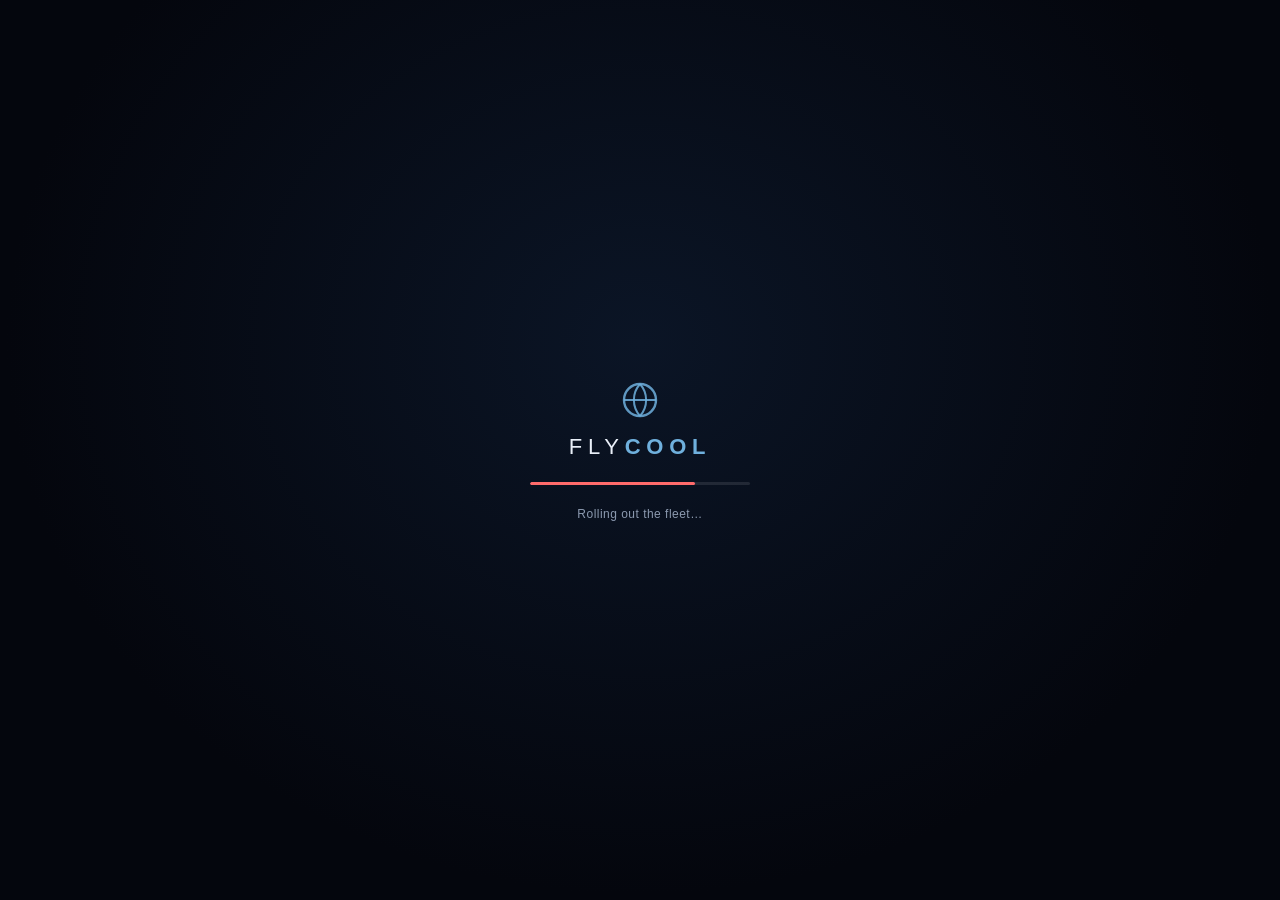
==== index.html @ 1ae94371 "Add FlyCool — interactive 3D flight globe Pure-frontend Three.js + GSAP globe for planning and flyin" ====
<!DOCTYPE html>
<html lang="en" data-theme="dark">
<head>
  <meta charset="UTF-8">
  <meta name="viewport" content="width=device-width, initial-scale=1.0">
  <title>FlyCool</title>
  <link rel="icon" href="data:image/svg+xml,%3Csvg xmlns='http://www.w3.org/2000/svg' viewBox='0 0 20 20'%3E%3Crect width='20' height='20' rx='4.5' fill='%230d1322'/%3E%3Ccircle cx='10' cy='10' r='6.6' fill='none' stroke='%236fb0dd' stroke-width='1.1'/%3E%3Cpath d='M3.4 10h13.2' stroke='%236fb0dd' stroke-width='0.9'/%3E%3Cpath d='M10 3.4a10 10 0 0 1 0 13.2M10 3.4a10 10 0 0 0 0 13.2' fill='none' stroke='%236fb0dd' stroke-width='0.9'/%3E%3C/svg%3E">
  <link rel="stylesheet" href="css/style.css">
</head>
<body>
  <canvas id="globe-canvas"></canvas>
  <div id="labels" aria-hidden="true"></div>

  <!-- collapsible left sidebar -->
  <nav class="hud sidebar" id="sidebar">
    <button class="side-brand" id="side-toggle" aria-label="Expand or collapse the menu" aria-expanded="false">
      <span class="side-mark">
        <svg viewBox="0 0 20 20"><circle cx="10" cy="10" r="8" fill="none" stroke="currentColor" stroke-width="1.4"/><path d="M2 10h16" stroke="currentColor" stroke-width="1.2"/><path d="M10 2a12 12 0 0 1 0 16M10 2a12 12 0 0 0 0 16" fill="none" stroke="currentColor" stroke-width="1.2"/></svg>
      </span>
      <span class="side-word">Fly<b>Cool</b></span>
    </button>
    <div class="side-nav" id="side-nav">
      <span class="side-eyebrow">Menu</span>
      <span class="side-indicator" id="side-indicator" aria-hidden="true"></span>
      <button class="side-item is-active" id="side-flights" aria-label="Flights">
        <span class="side-ic"><svg viewBox="0 0 16 16"><path d="M8 1.5c.5 0 .9.4.9.9v4.1l5.6 3.2v1.6L8.9 9.6v3l1.6 1.2v1.2L8 14.4 5.5 15v-1.2L7.1 12.6v-3L1.5 11.3V9.7l5.6-3.2V2.4c0-.5.4-.9.9-.9z" fill="currentColor"/></svg></span>
        <span class="side-label">Flights</span>
      </button>
      <button class="side-item" id="side-locate" aria-label="My location">
        <span class="side-ic"><svg viewBox="0 0 20 20"><circle cx="10" cy="10" r="4.6" fill="none" stroke="currentColor" stroke-width="1.6"/><circle cx="10" cy="10" r="1.4" fill="currentColor"/><path d="M10 1.5v3M10 15.5v3M1.5 10h3M15.5 10h3" stroke="currentColor" stroke-width="1.6" stroke-linecap="round"/></svg></span>
        <span class="side-label">My location</span>
      </button>
      <button class="side-item" id="side-reset" aria-label="Reset">
        <span class="side-ic"><svg viewBox="0 0 20 20"><path d="M4 8a6.5 6.5 0 1 1-.5 4.5M4 3.5V8h4.5" fill="none" stroke="currentColor" stroke-width="1.6" stroke-linecap="round" stroke-linejoin="round"/></svg></span>
        <span class="side-label">Reset</span>
      </button>
    </div>
  </nav>

  <!-- loading curtain -->
  <div id="loading">
    <div class="load-brand">
      <svg viewBox="0 0 20 20" width="40" height="40"><circle cx="10" cy="10" r="8" fill="none" stroke="#6fb0dd" stroke-width="1.2" opacity="0.85"/><path d="M2 10h16" stroke="#6fb0dd" stroke-width="1" opacity="0.85"/><path d="M10 2a12 12 0 0 1 0 16M10 2a12 12 0 0 0 0 16" fill="none" stroke="#6fb0dd" stroke-width="1" opacity="0.85"/></svg>
      <div class="load-name">Fly<span>Cool</span></div>
    </div>
    <div class="load-track"><div id="load-bar"></div></div>
    <div id="load-status">Warming up the engines…</div>
  </div>

  <!-- top left: search + planner -->
  <div class="hud hud-top-left">
    <div class="search-box glass">
      <svg class="icon" viewBox="0 0 20 20"><circle cx="9" cy="9" r="5.5" fill="none" stroke="currentColor" stroke-width="1.6"/><path d="m13.5 13.5 3.5 3.5" stroke="currentColor" stroke-width="1.6" stroke-linecap="round"/></svg>
      <input id="search-input" type="text" placeholder="Search cities, airports, landmarks…"
             autocomplete="off" spellcheck="false">
      <kbd>/</kbd>
    </div>
    <div id="search-results" class="glass" hidden></div>
    <div id="place-card" class="glass" hidden></div>

    <div class="planner glass" id="planner" hidden>
      <div class="planner-rows">
        <button class="slot" id="origin-slot" type="button"></button>
        <button class="swap" id="swap-btn" type="button" title="Swap origin and destination">
          <svg viewBox="0 0 16 16"><path d="M5 2.5 2 5.5l3 3M2 5.5h9M11 13.5l3-3-3-3M14 10.5H5" fill="none" stroke="currentColor" stroke-width="1.5" stroke-linecap="round" stroke-linejoin="round"/></svg>
        </button>
        <button class="slot" id="dest-slot" type="button"></button>
      </div>
      <div class="planner-field">
        <span class="field-label">Aircraft</span>
        <div class="ac-picker" id="ac-picker">
          <button class="ac-current" id="ac-current" type="button" aria-haspopup="listbox" aria-expanded="false"></button>
          <div class="ac-menu glass" id="ac-menu" role="listbox" hidden></div>
        </div>
      </div>
      <div class="planner-field">
        <label for="departure-input">Departure · origin local time</label>
        <input id="departure-input" type="datetime-local">
      </div>
      <button class="btn btn--primary" id="calc-btn" type="button" disabled>
        <svg class="icon" viewBox="0 0 16 16"><path d="M8 1.5c.5 0 .9.4.9.9v4.1l5.6 3.2v1.6L8.9 9.6v3l1.6 1.2v1.2L8 14.4 5.5 15v-1.2L7.1 12.6v-3L1.5 11.3V9.7l5.6-3.2V2.4c0-.5.4-.9.9-.9z" fill="currentColor"/></svg>
        Calculate flight
      </button>
    </div>
  </div>

  <!-- top right -->
  <div class="hud hud-top-right">
    <div class="clock" id="se-clock" title="Local time in Sweden">
      <svg class="icon" viewBox="0 0 16 16"><circle cx="8" cy="8" r="6.2" fill="none" stroke="currentColor" stroke-width="1.3"/><path d="M8 4.8V8l2.2 1.5" fill="none" stroke="currentColor" stroke-width="1.3" stroke-linecap="round" stroke-linejoin="round"/></svg>
      <span id="se-clock-time">--:--</span>
      <span class="clock-label">SWE</span>
    </div>
    <button class="ctl" id="theme-btn" title="Glass tone">
      <svg viewBox="0 0 20 20"><path class="sun" d="M10 5.5a4.5 4.5 0 1 0 0 9 4.5 4.5 0 0 0 0-9zM10 1v2M10 17v2M1 10h2M17 10h2M3.6 3.6l1.4 1.4M15 15l1.4 1.4M16.4 3.6 15 5M5 15l-1.4 1.4" fill="none" stroke="currentColor" stroke-width="1.5" stroke-linecap="round"/></svg>
    </button>
    <button class="ctl" id="reset-btn" title="Reset everything">
      <svg viewBox="0 0 20 20"><path d="M4 8a6.5 6.5 0 1 1-.5 4.5M4 3.5V8h4.5" fill="none" stroke="currentColor" stroke-width="1.6" stroke-linecap="round" stroke-linejoin="round"/></svg>
    </button>
    <button class="ctl" id="fs-btn" title="Fullscreen">
      <svg viewBox="0 0 20 20"><path d="M3 7V3h4M13 3h4v4M17 13v4h-4M7 17H3v-4" fill="none" stroke="currentColor" stroke-width="1.6" stroke-linecap="round" stroke-linejoin="round"/></svg>
    </button>
  </div>

  <!-- bottom right -->
  <div class="hud hud-bottom-right">
    <button class="ctl" id="zoom-in" title="Zoom in">
      <svg viewBox="0 0 20 20"><path d="M10 4.5v11M4.5 10h11" fill="none" stroke="currentColor" stroke-width="1.6" stroke-linecap="round"/></svg>
    </button>
    <button class="ctl" id="zoom-out" title="Zoom out">
      <svg viewBox="0 0 20 20"><path d="M4.5 10h11" fill="none" stroke="currentColor" stroke-width="1.6" stroke-linecap="round"/></svg>
    </button>
    <button class="ctl" id="home-btn" title="Fly to my location">
      <svg viewBox="0 0 20 20"><circle cx="10" cy="10" r="4.6" fill="none" stroke="currentColor" stroke-width="1.6"/><circle cx="10" cy="10" r="1.4" fill="currentColor"/><path d="M10 1.5v3M10 15.5v3M1.5 10h3M15.5 10h3" stroke="currentColor" stroke-width="1.6" stroke-linecap="round"/></svg>
    </button>
    <div class="ctl compass" id="compass" title="Point north up">
      <svg viewBox="0 0 44 44">
        <circle cx="22" cy="22" r="19" fill="none" stroke="currentColor" stroke-width="1" opacity="0.35"/>
        <g stroke="currentColor" opacity="0.45" stroke-linecap="round">
          <path d="M22 3v4M22 37v4M3 22h4M37 22h4"/>
        </g>
        <g id="compass-rose">
          <path d="M22 9.5l3.1 12.5L22 34.5l-3.1-12.5z" fill="currentColor" opacity="0.2"/>
          <path d="M22 9.5l3.1 12.5h-6.2z" fill="#ff6b6b"/>
          <circle cx="22" cy="22" r="1.6" fill="currentColor" opacity="0.7"/>
        </g>
      </svg>
    </div>
  </div>

  <!-- bottom left telemetry -->
  <div class="hud hud-bottom-left">
    <span id="coords">—</span>
    <span class="sep">·</span>
    <span id="fps">— fps</span>
  </div>

  <div id="tile-attrib" hidden>Imagery © Esri, Maxar, Earthstar Geographics</div>

  <!-- bottom center: flight dashboard -->
  <div id="info-panel" class="glass" hidden>
    <div id="info-body"></div>
  </div>

  <div id="context-card" class="glass" hidden></div>
  <div id="boarding" hidden></div>
  <div id="board-queue" hidden></div>
  <div id="sim-dash" class="glass" hidden></div>
  <div id="toast" class="glass" hidden></div>

  <script src="vendor/gsap/gsap.min.js"></script>
  <script type="module" src="js/main.js"></script>
</body>
</html>
---- css/style.css ----
/* ---------- design tokens ---------- */
:root {
  --bg: #04060d;
  --glass: rgba(13, 19, 34, 0.6);
  --glass-strong: rgba(11, 17, 30, 0.82);
  --stroke: rgba(255, 255, 255, 0.09);
  --ink: #e9eff8;
  --muted: #8c9ab0;
  --accent: #6fb0dd;
  --accent-ink: #0a141d;
  --origin: #86c7a2;
  --dest: #e0a081;
  --stop: #d6bd83;
  --danger: #d98d88;
  --radius: 16px;
  --shadow: 0 14px 44px rgba(0, 0, 0, 0.45);
  --font: -apple-system, BlinkMacSystemFont, 'Segoe UI', Roboto, 'Helvetica Neue', Arial, sans-serif;
  --mono: ui-monospace, 'SF Mono', SFMono-Regular, Menlo, Consolas, 'Liberation Mono', monospace;
  color-scheme: dark;
}
/* "light" is a lighter smoke glass - never white, always glass */
html[data-theme='light'] {
  --glass: rgba(82, 102, 134, 0.44);
  --glass-strong: rgba(74, 92, 122, 0.8);
  --stroke: rgba(255, 255, 255, 0.17);
  --ink: #f3f7fd;
  --muted: #bfcbde;
  --shadow: 0 14px 40px rgba(4, 10, 22, 0.35);
  color-scheme: dark;
}

* { margin: 0; padding: 0; box-sizing: border-box; }
html, body { height: 100%; overflow: hidden; }
body {
  background: var(--bg);
  color: var(--ink);
  font-family: var(--font);
  font-size: 14px;
  -webkit-font-smoothing: antialiased;
}
::selection { background: rgba(55, 198, 255, 0.35); }

#globe-canvas {
  position: fixed; inset: 0; width: 100%; height: 100%;
  display: block; cursor: grab; touch-action: none;
}
#globe-canvas.grabbing { cursor: grabbing; }

#labels { position: fixed; inset: 0; pointer-events: none; z-index: 3; }

button { font-family: inherit; color: inherit; background: none; border: none; cursor: pointer; }
button:focus-visible, input:focus-visible, select:focus-visible {
  outline: 2px solid var(--accent); outline-offset: 2px;
}

/* ---------- glass ---------- */
.glass {
  background: var(--glass);
  -webkit-backdrop-filter: blur(18px) saturate(1.5);
  backdrop-filter: blur(18px) saturate(1.5);
  border: 1px solid var(--stroke);
  border-radius: var(--radius);
  box-shadow: var(--shadow);
}

/* ---------- loading curtain ---------- */
#loading {
  position: fixed; inset: 0; z-index: 100;
  display: flex; flex-direction: column; align-items: center; justify-content: center; gap: 22px;
  background: radial-gradient(ellipse at 50% 38%, #0b1526 0%, #04060d 70%);
}
.load-brand { display: flex; flex-direction: column; align-items: center; gap: 14px; }
.load-name { font-size: 22px; font-weight: 300; letter-spacing: 0.26em; text-transform: uppercase; }
.load-name span { font-weight: 700; color: var(--accent); }
.load-track { width: 220px; height: 3px; border-radius: 3px; background: rgba(255, 255, 255, 0.1); overflow: hidden; }
#load-bar {
  width: 0; height: 100%; border-radius: 3px;
  background: linear-gradient(90deg, #1d7fb8, var(--accent));
  transition: width 0.35s ease;
}
#load-status { font-size: 12px; color: var(--muted); letter-spacing: 0.04em; }

/* ---------- HUD islands ---------- */
.hud { position: fixed; z-index: 5; opacity: 0; transform: translateY(12px); }
.hud--ready { opacity: 1; transform: none; }
.hud-top-left {
  top: 20px; left: 96px; width: min(324px, calc(100vw - 116px));
  display: flex; flex-direction: column; gap: 10px;
  transition: left 0.28s cubic-bezier(0.4, 0, 0.2, 1);
}
body.sidebar-open .hud-top-left { left: 258px; width: min(324px, calc(100vw - 278px)); }
.hud-top-right { top: 20px; right: 20px; display: flex; gap: 8px; }
.hud-bottom-right {
  bottom: 20px; right: 20px;
  display: flex; flex-direction: column; align-items: center; gap: 8px;
}
.hud-bottom-left {
  bottom: 16px; left: 20px;
  font-family: var(--mono); font-size: 11px; color: var(--muted);
  text-shadow: 0 1px 4px rgba(0, 0, 0, 0.6);
}
.hud-bottom-left .sep { margin: 0 6px; opacity: 0.5; }

/* ---------- search ---------- */
.search-box { display: flex; align-items: center; gap: 10px; padding: 11px 14px; }
.search-box .icon { width: 17px; height: 17px; color: var(--muted); flex: none; }
.search-box input {
  flex: 1; min-width: 0; background: none; border: none; color: var(--ink);
  font: inherit; font-size: 13.5px;
}
.search-box input::placeholder { color: var(--muted); }
.search-box kbd {
  font-family: var(--mono); font-size: 10px; color: var(--muted);
  border: 1px solid var(--stroke); border-radius: 5px; padding: 2px 6px;
}
#search-results { overflow: hidden auto; max-height: 330px; padding: 6px; }
.search-heading {
  font-size: 10px; text-transform: uppercase; letter-spacing: 0.1em;
  color: var(--muted); padding: 6px 10px 4px;
}
.search-row {
  display: flex; align-items: center; gap: 11px; width: 100%;
  padding: 8px 10px; border-radius: 10px; text-align: left;
  transition: background 0.15s ease;
}
.search-row:hover, .search-row.is-active { background: rgba(120, 170, 255, 0.12); }
.search-icon { width: 16px; height: 16px; flex: none; color: var(--muted); }
.search-icon svg { width: 100%; height: 100%; display: block; }
.search-icon--airport { color: var(--accent); }
.search-icon--landmark { color: var(--stop); }
.search-icon--city { color: #9db8e8; }
.search-text { display: flex; flex-direction: column; min-width: 0; }
.search-name { font-size: 13.5px; font-weight: 550; white-space: nowrap; overflow: hidden; text-overflow: ellipsis; }
.search-sub { font-size: 11.5px; color: var(--muted); white-space: nowrap; overflow: hidden; text-overflow: ellipsis; }

/* ---------- planner ---------- */
.planner { padding: 14px; display: flex; flex-direction: column; gap: 12px; }
.planner[hidden] { display: none; }
.planner-rows {
  display: grid; grid-template-columns: 1fr auto; grid-template-rows: 1fr 1fr;
  gap: 8px; align-items: stretch;
}
.slot {
  display: flex; align-items: center; gap: 10px; text-align: left;
  padding: 9px 12px; border-radius: 12px;
  background: rgba(255, 255, 255, 0.045); border: 1px solid var(--stroke);
  transition: border-color 0.2s ease, background 0.2s ease, box-shadow 0.2s ease;
  min-height: 46px;
}
.slot:hover { background: rgba(255, 255, 255, 0.08); }
.slot.is-pending { border-color: var(--accent); box-shadow: 0 0 0 3px rgba(55, 198, 255, 0.18); }
.slot-dot { width: 9px; height: 9px; border-radius: 50%; flex: none; }
.slot-dot--origin { background: var(--origin); box-shadow: 0 0 8px var(--origin); }
.slot-dot--dest { background: var(--dest); box-shadow: 0 0 8px var(--dest); }
.slot-text { display: flex; flex-direction: column; min-width: 0; flex: 1; }
.slot-text--empty { color: var(--muted); font-size: 13px; }
.slot-name { font-size: 13.5px; font-weight: 600; white-space: nowrap; overflow: hidden; text-overflow: ellipsis; }
.slot-sub { font-size: 11px; color: var(--muted); }
.slot-hint { font-size: 10px; color: var(--muted); opacity: 0.7; flex: none; }
.slot-clear {
  flex: none; width: 20px; height: 20px; border-radius: 50%;
  display: grid; place-items: center; color: var(--muted);
  font-size: 14px; line-height: 1; transition: all 0.15s ease;
}
.slot-clear:hover { background: rgba(255, 255, 255, 0.14); color: var(--ink); }
.swap {
  grid-column: 2; grid-row: 1 / 3; align-self: center;
  width: 34px; height: 34px; border-radius: 10px;
  display: grid; place-items: center;
  background: rgba(255, 255, 255, 0.05); border: 1px solid var(--stroke);
  color: var(--muted); transition: all 0.2s ease;
}
.swap:hover { color: var(--accent); transform: rotate(180deg); background: rgba(255, 255, 255, 0.09); }
.swap svg { width: 15px; height: 15px; }

.planner-field { display: flex; flex-direction: column; gap: 5px; }
.planner-field label, .planner-field .field-label {
  font-size: 10px; text-transform: uppercase; letter-spacing: 0.1em; color: var(--muted);
}
.planner-field input {
  font: inherit; font-size: 13px; color: var(--ink);
  background: rgba(255, 255, 255, 0.045);
  border: 1px solid var(--stroke); border-radius: 10px;
  padding: 8px 10px; width: 100%;
}

/* ---------- aircraft picker ---------- */
.ac-picker { position: relative; }
.ac-current {
  display: flex; align-items: center; gap: 10px; width: 100%;
  padding: 8px 10px; border-radius: 12px; text-align: left;
  background: rgba(255, 255, 255, 0.045); border: 1px solid var(--stroke);
  transition: border-color 0.2s ease, background 0.2s ease;
}
.ac-current:hover { background: rgba(255, 255, 255, 0.08); border-color: rgba(55, 198, 255, 0.4); }
.ac-current[aria-expanded='true'] { border-color: var(--accent); box-shadow: 0 0 0 3px rgba(55, 198, 255, 0.16); }
.ac-art { display: grid; place-items: center; flex: none; }
.ac-art svg { width: 46px; height: 46px; display: block; }
.ac-art--sm svg { width: 30px; height: 30px; transform: rotate(90deg); }
.ac-cur-text { display: flex; flex-direction: column; min-width: 0; flex: 1; }
.ac-name { font-size: 13.5px; font-weight: 640; white-space: nowrap; overflow: hidden; text-overflow: ellipsis; }
.ac-maker { font-size: 11px; color: var(--muted); white-space: nowrap; overflow: hidden; text-overflow: ellipsis; }
.ac-chevron { width: 12px; height: 12px; color: var(--muted); flex: none; transition: transform 0.2s ease; }
.ac-current[aria-expanded='true'] .ac-chevron { transform: rotate(180deg); }

.ac-menu {
  position: absolute; top: calc(100% + 8px); left: 0; right: 0; z-index: 40;
  padding: 6px; background: var(--glass-strong); border-radius: 14px;
  -webkit-backdrop-filter: blur(24px) saturate(1.4);
  backdrop-filter: blur(24px) saturate(1.4);
}
.ac-row {
  display: grid; grid-template-columns: 54px 1fr; gap: 10px; align-items: center;
  width: 100%; padding: 9px 10px; border-radius: 11px; text-align: left;
  border: 1px solid transparent;
  transition: background 0.15s ease, border-color 0.15s ease, transform 0.15s ease;
}
.ac-row:hover { background: rgba(255, 255, 255, 0.07); transform: translateX(2px); }
.ac-row.is-selected { border-color: var(--accent); background: rgba(55, 198, 255, 0.09); }
.ac-info { display: flex; flex-direction: column; gap: 1px; min-width: 0; }
.ac-stats { display: flex; flex-direction: column; gap: 3px; margin-top: 6px; }
.ac-stat { display: grid; grid-template-columns: 34px 1fr 62px; gap: 7px; align-items: center; }
.ac-stat-label {
  font-size: 8.5px; text-transform: uppercase; letter-spacing: 0.07em; color: var(--muted);
}
.ac-track { height: 3px; border-radius: 3px; background: rgba(255, 255, 255, 0.1); overflow: hidden; }
.ac-fill { display: block; height: 100%; border-radius: 3px; opacity: 0.85; }
.ac-stat-val {
  font-size: 10px; color: var(--muted); text-align: right;
  font-variant-numeric: tabular-nums; white-space: nowrap;
}

/* ---------- buttons ---------- */
.btn {
  display: inline-flex; align-items: center; justify-content: center; gap: 8px;
  font-size: 13px; font-weight: 600; border-radius: 11px; padding: 9px 14px;
  border: 1px solid transparent;
  transition: transform 0.18s ease, box-shadow 0.18s ease, background 0.18s ease;
}
.btn:hover { transform: translateY(-1px); }
.btn:active { transform: scale(0.97); }
.btn .icon { width: 14px; height: 14px; }
.btn--primary {
  background: linear-gradient(180deg, #7fb6dd, #4f93c4); color: #0a141d;
  box-shadow: 0 3px 14px rgba(111, 176, 221, 0.26);
}
.btn--primary:hover { box-shadow: 0 5px 20px rgba(111, 176, 221, 0.4); }
.btn--primary:disabled {
  background: rgba(255, 255, 255, 0.07); color: var(--muted);
  box-shadow: none; cursor: not-allowed; transform: none;
}
.btn--origin { background: rgba(61, 220, 151, 0.14); color: var(--origin); border-color: rgba(61, 220, 151, 0.35); }
.btn--origin:hover { background: rgba(61, 220, 151, 0.26); box-shadow: 0 4px 16px rgba(61, 220, 151, 0.25); }
.btn--dest { background: rgba(255, 138, 92, 0.14); color: var(--dest); border-color: rgba(255, 138, 92, 0.35); }
.btn--dest:hover { background: rgba(255, 138, 92, 0.26); box-shadow: 0 4px 16px rgba(255, 138, 92, 0.25); }
.btn--ghost { background: rgba(255, 255, 255, 0.07); color: var(--ink); border-color: var(--stroke); }
.btn--ghost:hover { background: rgba(255, 255, 255, 0.13); }

/* ---------- cards ---------- */
#place-card, #context-card { padding: 14px; position: relative; }
#context-card { position: fixed; z-index: 8; min-width: 210px; }
.card-title { font-size: 15px; font-weight: 650; padding-right: 24px; }
.card-title--sm { font-size: 13.5px; }
.card-sub { font-size: 12px; color: var(--muted); margin-top: 1px; }
.card-meta { font-family: var(--mono); font-size: 11px; color: var(--muted); margin-top: 7px; }
.card-actions { display: flex; flex-wrap: wrap; gap: 7px; margin-top: 12px; }
.card-actions .btn { flex: 1; padding: 8px 10px; font-size: 12px; white-space: nowrap; }
.card-close {
  position: absolute; top: 10px; right: 10px;
  width: 24px; height: 24px; border-radius: 50%;
  display: grid; place-items: center;
  color: var(--muted); font-size: 15px; line-height: 1;
  transition: all 0.15s ease;
}
.card-close:hover { background: rgba(255, 255, 255, 0.12); color: var(--ink); }

/* ---------- controls ---------- */
.ctl {
  width: 40px; height: 40px; border-radius: 12px;
  display: grid; place-items: center;
  background: var(--glass);
  -webkit-backdrop-filter: blur(18px) saturate(1.5);
  backdrop-filter: blur(18px) saturate(1.5);
  border: 1px solid var(--stroke);
  box-shadow: var(--shadow);
  color: var(--ink); font-size: 17px;
  transition: transform 0.18s ease, background 0.18s ease, box-shadow 0.18s ease;
}
.ctl:hover { transform: translateY(-2px); background: var(--glass-strong); box-shadow: 0 8px 22px rgba(0, 0, 0, 0.45); }
.ctl:active { transform: scale(0.94); }
.ctl svg { width: 18px; height: 18px; }
.ctl.is-on { color: var(--accent); }
.compass { width: 52px; height: 52px; border-radius: 50%; }
.compass svg { width: 44px; height: 44px; }

/* ---------- Swedish clock ---------- */
.clock {
  display: flex; align-items: center; gap: 7px;
  height: 40px; padding: 0 13px; border-radius: 12px;
  background: var(--glass);
  -webkit-backdrop-filter: blur(18px) saturate(1.5);
  backdrop-filter: blur(18px) saturate(1.5);
  border: 1px solid var(--stroke);
  box-shadow: var(--shadow);
}
.clock .icon { width: 14px; height: 14px; color: var(--muted); }
#se-clock-time { font-size: 13px; font-weight: 640; font-variant-numeric: tabular-nums; }
.clock-label {
  font-size: 9px; text-transform: uppercase; letter-spacing: 0.1em; color: var(--muted);
}

/* ---------- collapsible sidebar (clean docked-rail inspiration) ---------- */
.sidebar {
  top: 20px; left: 20px;
  width: 64px; padding: 10px;
  display: flex; flex-direction: column; gap: 6px;
  border-radius: 18px;
  background: var(--glass);
  -webkit-backdrop-filter: blur(18px) saturate(1.5);
  backdrop-filter: blur(18px) saturate(1.5);
  border: 1px solid var(--stroke);
  box-shadow: var(--shadow);
  transition: width 0.28s cubic-bezier(0.4, 0, 0.2, 1);
}
.sidebar.is-open { width: 226px; }

.side-brand {
  display: flex; align-items: center; gap: 12px;
  width: 100%; padding: 6px; border-radius: 12px;
  color: var(--ink); text-align: left;
  transition: background 0.15s ease;
}
.side-brand:hover { background: rgba(255, 255, 255, 0.08); }
.side-mark {
  display: grid; place-items: center; flex: none;
  width: 32px; height: 32px; border-radius: 10px;
  color: var(--accent);
  background: rgba(111, 176, 221, 0.14);
  border: 1px solid var(--stroke);
}
.side-mark svg { width: 18px; height: 18px; }
.side-word {
  font-size: 17px; font-weight: 300; letter-spacing: 0.04em; white-space: nowrap;
  overflow: hidden; max-width: 140px; opacity: 1;
  transition: opacity 0.2s ease, max-width 0.28s ease;
}
.side-word b { font-weight: 700; color: var(--accent); }
.sidebar:not(.is-open) .side-word { opacity: 0; max-width: 0; }

.side-nav { position: relative; display: flex; flex-direction: column; gap: 3px; }
.side-eyebrow {
  font-size: 9.5px; font-weight: 700; letter-spacing: 0.14em; text-transform: uppercase;
  color: var(--muted); padding: 4px 12px 6px; white-space: nowrap; overflow: hidden;
  opacity: 1; transition: opacity 0.18s ease;
}
.sidebar:not(.is-open) .side-eyebrow { opacity: 0; height: 0; padding: 0; }

/* the sliding highlight: js writes --ind-y/--ind-h so it glides between items */
.side-indicator {
  position: absolute; left: 0; right: 0;
  top: var(--ind-y, 0); height: var(--ind-h, 0);
  border-radius: 11px; background: rgba(55, 198, 255, 0.14);
  opacity: 0; pointer-events: none;
  transition: top 0.26s cubic-bezier(0.4, 0, 0.2, 1),
    height 0.26s cubic-bezier(0.4, 0, 0.2, 1), opacity 0.2s ease;
}
.side-indicator.is-ready { opacity: 1; }
.side-indicator::before {
  content: ""; position: absolute; left: -10px; top: 8px; bottom: 8px; width: 3px;
  border-radius: 0 3px 3px 0; background: var(--accent);
  transition: opacity 0.15s ease;
}
.sidebar:not(.is-open) .side-indicator::before { opacity: 0; }

.side-item {
  position: relative; z-index: 1;
  display: flex; align-items: center; gap: 12px;
  width: 100%; padding: 9px 12px; border-radius: 11px;
  color: var(--muted); font-size: 13.5px; font-weight: 550; text-align: left;
  white-space: nowrap; transition: color 0.15s ease;
}
.side-item:hover { color: var(--ink); background: rgba(255, 255, 255, 0.09); }
.side-item.is-active { color: var(--accent); font-weight: 640; }
.side-ic { display: grid; place-items: center; width: 20px; height: 20px; flex: none; color: currentColor; }
.side-ic svg { width: 17px; height: 17px; }
.side-label {
  flex: 1 1 auto; overflow: hidden; max-width: 140px; opacity: 1;
  transition: opacity 0.18s ease, max-width 0.28s ease;
}
.sidebar:not(.is-open) .side-label { opacity: 0; max-width: 0; flex: 0 0 0; }

/* icon-rail tooltips (aria-label doubles as the visible name) */
.sidebar:not(.is-open) .side-item::after {
  content: attr(aria-label); position: absolute; left: calc(100% + 14px); top: 50%;
  transform: translateY(-50%) translateX(-4px); white-space: nowrap;
  padding: 6px 10px; font-size: 12px; font-weight: 600; color: var(--ink);
  background: var(--glass-strong);
  -webkit-backdrop-filter: blur(12px); backdrop-filter: blur(12px);
  border: 1px solid var(--stroke); border-radius: 9px; box-shadow: var(--shadow);
  opacity: 0; pointer-events: none; z-index: 20;
  transition: opacity 0.15s ease, transform 0.15s ease;
}
.sidebar:not(.is-open) .side-item:hover::after { opacity: 1; transform: translateY(-50%); }

body.sim-on .sidebar { display: none; }

/* ---------- pin callouts (tactical style) ---------- */
.pin-label {
  position: absolute; top: 0; left: 0; will-change: transform;
  display: flex; align-items: baseline; gap: 7px;
  padding: 1px 3px 3px; white-space: nowrap;
  font-family: var(--mono); font-size: 10.5px; letter-spacing: 0.05em;
  color: var(--ink); text-shadow: 0 1px 3px rgba(0, 0, 0, 0.75);
  border-bottom: 1.4px solid var(--pc, rgba(255, 255, 255, 0.6));
  transition: opacity 0.5s ease;
}
.pin-label.is-pending { opacity: 0; } /* prints in once the fly-to lands */
.pin-label::after { /* leader stem down to the marker */
  content: ''; position: absolute; left: 0; top: 100%;
  width: 1.4px; height: var(--stem, 26px);
  background: linear-gradient(var(--pc, rgba(255, 255, 255, 0.6)), rgba(255, 255, 255, 0.05));
}
.pin-tag {
  font-size: 8px; font-weight: 700; letter-spacing: 0.1em;
  padding: 1px 4px; border-radius: 3px; color: #0a141d; background: var(--pc);
}
.pin-name { font-weight: 600; }
.pin-label--origin { --pc: var(--origin); }
.pin-label--dest { --pc: var(--dest); }
.pin-label--stop { --pc: var(--stop); font-size: 9.5px; }
.pin-label--user { --pc: var(--accent); }

/* big-city markers during flight */
.city-label {
  position: absolute; top: 0; left: 0; will-change: transform; pointer-events: none;
  font-family: var(--mono); font-size: 10px; letter-spacing: 0.03em;
  color: rgba(238, 244, 252, 0.82); text-shadow: 0 1px 3px rgba(0, 0, 0, 0.9);
  white-space: nowrap;
}
.city-label::before {
  content: ''; position: absolute; left: -8px; top: 50%; transform: translateY(-50%);
  width: 3px; height: 3px; border-radius: 50%;
  background: rgba(255, 255, 255, 0.7); box-shadow: 0 0 3px rgba(0, 0, 0, 0.9);
}

.ctl.is-locating svg { animation: locating 1.1s ease-in-out infinite; color: var(--accent); }
@keyframes locating {
  0%, 100% { opacity: 1; transform: scale(1); }
  50% { opacity: 0.45; transform: scale(0.86); }
}

/* ---------- info panel ---------- */
#info-panel {
  position: fixed; z-index: 6;
  left: 50%; bottom: 22px; transform: translateX(-50%);
  width: min(780px, calc(100vw - 44px));
  border-radius: 20px; padding: 16px 20px 18px;
}
#info-panel[hidden] { display: none; }
.info-head { display: flex; justify-content: space-between; align-items: flex-start; gap: 12px; }
.info-route { font-size: 17px; font-weight: 680; letter-spacing: -0.01em; }
.route-arrow { color: var(--accent); font-weight: 400; margin: 0 2px; }
.info-sub { font-size: 12px; color: var(--muted); margin-top: 2px; }
.info-actions { display: flex; gap: 8px; align-items: center; flex: none; }
.info-actions .card-close { position: static; }
.info-actions .btn { padding: 6px 12px; font-size: 12px; }
.info-badge { margin-top: 10px; }
.badge {
  display: inline-block; font-size: 11.5px; font-weight: 600;
  border-radius: 20px; padding: 4px 11px;
}
.badge--good { background: rgba(61, 220, 151, 0.14); color: var(--origin); border: 1px solid rgba(61, 220, 151, 0.3); }
.badge--warn { background: rgba(255, 209, 102, 0.13); color: var(--stop); border: 1px solid rgba(255, 209, 102, 0.3); }
.badge--bad { background: rgba(255, 107, 107, 0.13); color: var(--danger); border: 1px solid rgba(255, 107, 107, 0.32); }
.info-grid {
  display: grid; grid-template-columns: repeat(4, 1fr); gap: 13px 18px; margin-top: 14px;
}
.stat-label {
  font-size: 10px; text-transform: uppercase; letter-spacing: 0.09em;
  color: var(--muted); margin-bottom: 3px;
}
.stat-value { font-size: 14.5px; font-weight: 640; font-variant-numeric: tabular-nums; }
.stat-sub { font-size: 11px; color: var(--muted); margin-top: 2px; }

/* ---------- boarding & flight sim ---------- */
#boarding {
  position: fixed; inset: 0; z-index: 50;
  display: grid; place-items: center;
  background: rgba(3, 7, 14, 0.45);
  -webkit-backdrop-filter: blur(7px);
  backdrop-filter: blur(7px);
}
#boarding[hidden] { display: none; }
.boarding-card {
  width: min(430px, calc(100vw - 28px));
  max-height: calc(100vh - 40px); overflow-y: auto;
  padding: 18px; position: relative;
}
.bp-eyebrow {
  font-size: 10px; text-transform: uppercase; letter-spacing: 0.14em;
  color: var(--muted); margin-bottom: 10px;
}
.bp {
  border: 1px solid var(--stroke); border-radius: 14px;
  padding: 14px 16px 12px;
  background: linear-gradient(160deg, rgba(55, 198, 255, 0.07), rgba(255, 255, 255, 0.02));
}
.bp-route { display: flex; align-items: center; justify-content: space-between; gap: 10px; }
.bp-route > div:last-child { text-align: right; }
.bp-code { font-size: 30px; font-weight: 750; letter-spacing: 0.02em; }
.bp-city { font-size: 11px; color: var(--muted); }
.bp-plane { width: 18px; height: 18px; color: var(--accent); flex: none; }
.bp-grid {
  display: grid; grid-template-columns: repeat(3, 1fr); gap: 8px 12px;
  margin-top: 14px; padding-top: 12px;
  border-top: 1px dashed var(--stroke);
}
.bp-grid span {
  display: block; font-size: 9px; text-transform: uppercase;
  letter-spacing: 0.09em; color: var(--muted);
}
.bp-grid b { font-size: 12.5px; font-weight: 640; }
.bp-strip {
  height: 26px; margin-top: 12px; border-radius: 4px; opacity: 0.5;
  background: repeating-linear-gradient(90deg,
    currentColor 0 2px, transparent 2px 5px, currentColor 5px 6px, transparent 6px 11px);
}
.bp-seats-title {
  font-size: 10px; text-transform: uppercase; letter-spacing: 0.12em;
  color: var(--muted); margin: 15px 0 8px;
}
.seat-map { display: flex; flex-direction: column; gap: 5px; margin-bottom: 14px; }
.seat-row { display: flex; align-items: center; gap: 4px; }
.seat-rownum {
  width: 20px; font-size: 10px; color: var(--muted);
  font-variant-numeric: tabular-nums; flex: none;
}
.seat-group { display: flex; gap: 4px; }
.seat-aisle { width: 14px; flex: none; }
.seat {
  width: 23px; height: 23px; border-radius: 6px 6px 3px 3px;
  background: rgba(255, 255, 255, 0.09);
  border: 1px solid var(--stroke);
  transition: background 0.12s ease, transform 0.12s ease;
}
.seat:not(.is-occ):hover { background: rgba(55, 198, 255, 0.32); transform: translateY(-1px); }
.seat.is-occ { background: rgba(255, 255, 255, 0.025); border-color: transparent; cursor: not-allowed; }
.seat.is-sel { background: var(--accent); border-color: var(--accent); box-shadow: 0 0 10px rgba(55, 198, 255, 0.6); }
.boarding-card .btn--primary { width: 100%; }

/* boarding queue popup (Board -> gate -> takeoff), centered on screen */
#board-queue {
  position: fixed; z-index: 40; left: 50%; top: 50%; transform: translate(-50%, -50%);
  width: min(384px, calc(100vw - 40px));
}
#board-queue[hidden] { display: none; }
.bq-card { padding: 18px 20px; border-radius: 18px; box-shadow: 0 24px 60px rgba(0, 0, 0, 0.5); }
.bq-head { display: flex; align-items: baseline; justify-content: space-between; gap: 10px; margin-bottom: 4px; }
.bq-sub { font-size: 11px; color: var(--muted); margin-bottom: 14px; }
.bq-foot { font-size: 11px; color: var(--muted); margin-top: 12px; text-align: center; letter-spacing: 0.03em; }
.bq-title { font-size: 14px; font-weight: 680; }
.bq-flight { font-size: 11px; color: var(--muted); font-family: var(--mono); }
.bq-list { display: flex; flex-direction: column; gap: 2px; margin-bottom: 12px; }
.bq-row {
  display: flex; align-items: center; gap: 10px; padding: 5px 8px; border-radius: 8px;
  font-size: 12px; color: var(--muted); transition: color 0.2s ease, background 0.2s ease;
}
.bq-dot { width: 6px; height: 6px; border-radius: 50%; background: currentColor; flex: none; opacity: 0.5; }
.bq-name { flex: 1; white-space: nowrap; overflow: hidden; text-overflow: ellipsis; }
.bq-check { opacity: 0; color: var(--origin); font-weight: 700; transition: opacity 0.2s ease; }
.bq-row.is-boarding { color: var(--accent); background: rgba(111, 176, 221, 0.12); }
.bq-row.is-boarding .bq-dot { opacity: 1; box-shadow: 0 0 6px var(--accent); }
.bq-row.is-done { color: var(--ink); }
.bq-row.is-done .bq-dot { opacity: 0; }
.bq-row.is-done .bq-check { opacity: 1; }
.bq-bar { height: 4px; border-radius: 4px; background: rgba(255, 255, 255, 0.1); overflow: hidden; }
.bq-bar span {
  display: block; height: 100%; width: 0%; border-radius: 4px;
  background: linear-gradient(90deg, #4f7f9e, var(--accent));
}

#sim-dash {
  position: fixed; z-index: 7; top: 74px; right: 20px;
  width: min(300px, calc(100vw - 40px));
  padding: 13px 15px; border-radius: 16px;
}
#sim-dash[hidden] { display: none; }
.dash-head { display: flex; align-items: center; justify-content: space-between; gap: 8px; }
.dash-route { font-size: 13.5px; font-weight: 680; }
.dash-exit { padding: 4px 10px; font-size: 11px; }
.dash-bar {
  height: 4px; border-radius: 4px; margin: 10px 0 12px;
  background: rgba(255, 255, 255, 0.1); overflow: hidden;
}
.dash-bar span {
  display: block; height: 100%; width: 0%; border-radius: 4px;
  background: linear-gradient(90deg, #4f7f9e, var(--accent));
  transition: width 0.4s linear;
}
.cam-modes { display: flex; gap: 5px; margin-top: 12px; }
.cam-mode {
  flex: 1; font-size: 11.5px; font-weight: 600; padding: 6px 8px; border-radius: 9px;
  background: rgba(255, 255, 255, 0.05); border: 1px solid var(--stroke); color: var(--muted);
  transition: color 0.15s ease, background 0.15s ease, border-color 0.15s ease;
}
.cam-mode:hover { color: var(--ink); background: rgba(255, 255, 255, 0.1); }
.cam-mode.is-on { background: rgba(111, 176, 221, 0.16); color: var(--accent); border-color: rgba(111, 176, 221, 0.4); }
.dash-grid { display: grid; grid-template-columns: 1fr 1fr; gap: 10px 14px; }
.stat-value--sm { font-size: 13px; }
.dash-timer {
  font-size: 30px; font-weight: 720; font-variant-numeric: tabular-nums;
  letter-spacing: 0.01em; color: var(--accent); margin: 6px 0 2px;
}
.dash-timer-row { display: flex; align-items: center; justify-content: space-between; gap: 10px; margin: 8px 0 2px; }
.dash-timer-row .dash-timer { margin: 0; }
.dash-status {
  font-size: 10px; font-weight: 700; letter-spacing: 0.09em; text-transform: uppercase;
  padding: 4px 10px; border-radius: 20px;
  background: rgba(255, 255, 255, 0.06); border: 1px solid var(--stroke); color: var(--muted);
}
.dash-status[data-phase="lifting"] { color: var(--dest); border-color: rgba(224, 160, 129, 0.4); background: rgba(224, 160, 129, 0.14); }
.dash-status[data-phase="route"] { color: var(--accent); border-color: rgba(111, 176, 221, 0.4); background: rgba(111, 176, 221, 0.14); }
.dash-status[data-phase="landing"] { color: var(--stop); border-color: rgba(214, 189, 131, 0.4); background: rgba(214, 189, 131, 0.14); }
.dash-status[data-phase="landed"] { color: var(--origin); border-color: rgba(134, 199, 162, 0.4); background: rgba(134, 199, 162, 0.14); }

/* flight volume control */
.dash-audio { display: flex; align-items: center; gap: 9px; margin-top: 12px; }
.dash-vol-icon { width: 15px; height: 15px; color: var(--muted); flex: none; }
.dash-vol {
  flex: 1; height: 4px; -webkit-appearance: none; appearance: none;
  background: rgba(255, 255, 255, 0.14); border-radius: 4px; outline: none;
}
.dash-vol::-webkit-slider-thumb {
  -webkit-appearance: none; width: 13px; height: 13px; border-radius: 50%;
  background: var(--accent); cursor: pointer; border: 2px solid var(--glass-strong);
}
.dash-vol::-moz-range-thumb {
  width: 13px; height: 13px; border-radius: 50%; background: var(--accent);
  cursor: pointer; border: 2px solid var(--glass-strong);
}
.dash-vol-val {
  font-size: 10.5px; color: var(--muted); font-variant-numeric: tabular-nums;
  width: 30px; text-align: right; flex: none;
}

/* pomodoro-style flight-length chips on the boarding pass */
.timer-chips { display: flex; flex-wrap: wrap; gap: 7px; margin-bottom: 14px; }
.timer-chip {
  font-size: 12.5px; font-weight: 600; padding: 7px 14px; border-radius: 20px;
  background: rgba(255, 255, 255, 0.06); border: 1px solid var(--stroke);
  color: var(--muted); transition: all 0.15s ease;
}
.timer-chip:hover { color: var(--ink); background: rgba(255, 255, 255, 0.12); transform: translateY(-1px); }
.timer-chip.is-on { background: rgba(55, 198, 255, 0.18); color: var(--accent); border-color: rgba(55, 198, 255, 0.45); }

.btn--board {
  background: linear-gradient(180deg, #8fcaa8, #5fa480);
  box-shadow: 0 3px 14px rgba(134, 199, 162, 0.3);
  color: #0a1712;
}
.btn--board:hover { box-shadow: 0 5px 20px rgba(134, 199, 162, 0.42); }

/* while flying, the planning HUD gets out of the window seat's way */
body.sim-on .hud-top-left, body.sim-on #info-panel, body.sim-on #place-card { display: none; }

/* ---------- toast ---------- */
#toast {
  position: fixed; z-index: 20; left: 50%; top: 22px; transform: translateX(-50%);
  padding: 9px 16px; border-radius: 24px; font-size: 12.5px; font-weight: 550;
  pointer-events: none; white-space: nowrap;
}

#tile-attrib {
  position: fixed; z-index: 5; left: 50%; transform: translateX(-50%); bottom: 6px;
  font-size: 10px; letter-spacing: 0.02em; color: var(--muted);
  text-shadow: 0 1px 3px rgba(0, 0, 0, 0.7); pointer-events: none;
}
#tile-attrib[hidden] { display: none; }

/* ---------- responsive ---------- */
@media (max-width: 760px) {
  .info-grid { grid-template-columns: repeat(2, 1fr); }
  #toast { top: 78px; } /* clear of the search box on narrow windows */
}
@media (max-width: 640px) {
  .hud-bottom-left { display: none; }
}
/* on mid-width windows the flight dashboard needs the bottom edge to itself */
@media (max-width: 1080px) {
  body:has(#info-panel:not([hidden])) .hud-bottom-left { display: none; }
}
/* ---------- reduced motion ---------- */
@media (prefers-reduced-motion: reduce) {
  * { transition-duration: 0.01s !important; }
}
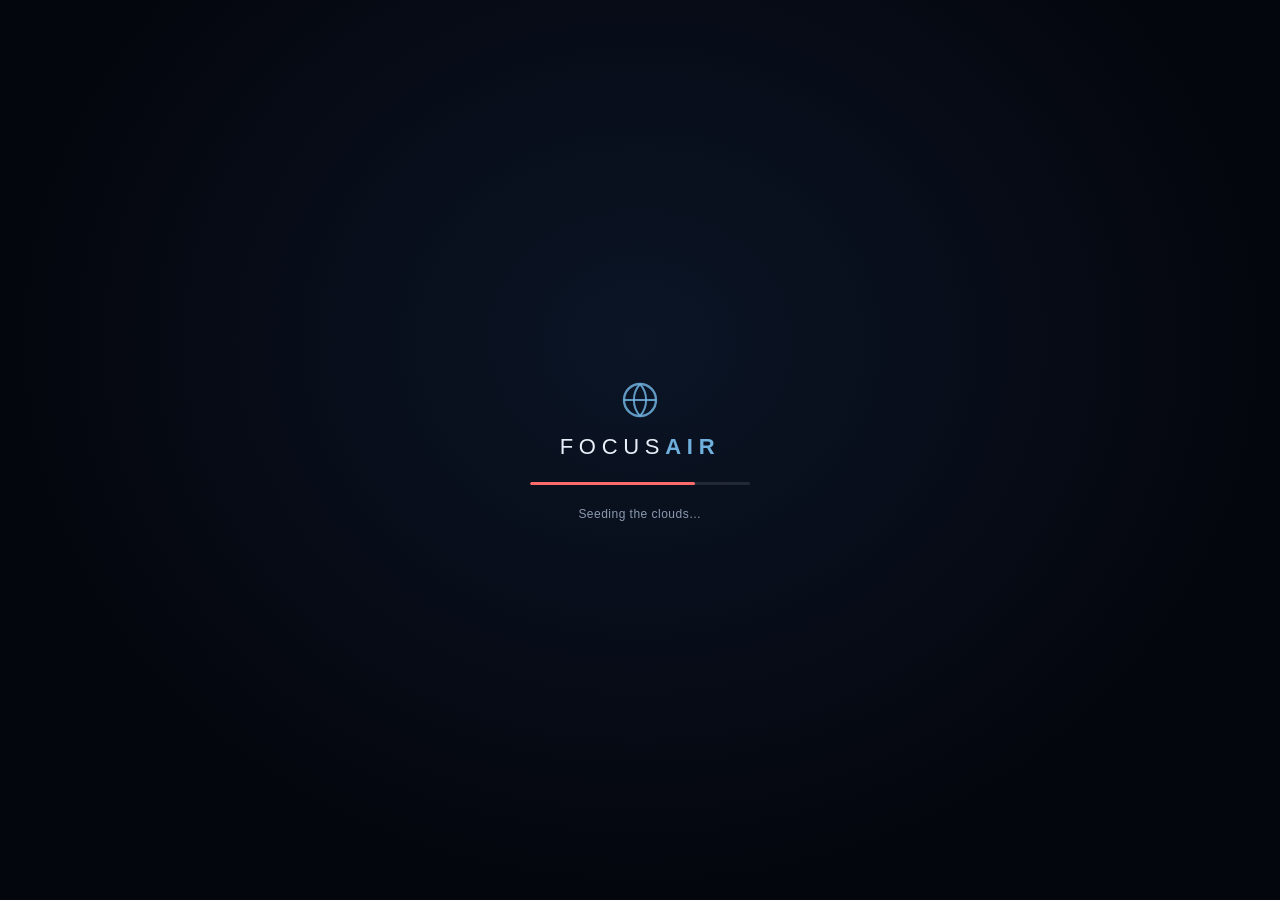
==== commit 5a062128: "Add cabin, membership, capitals, and multi-leg planner; rename to FocusAir Adds a first-person WebGL" ====
--- a/index.html
+++ b/index.html
@@ -3,7 +3,7 @@
 <head>
   <meta charset="UTF-8">
   <meta name="viewport" content="width=device-width, initial-scale=1.0">
-  <title>FlyCool</title>
+  <title>FocusAir</title>
   <link rel="icon" href="data:image/svg+xml,%3Csvg xmlns='http://www.w3.org/2000/svg' viewBox='0 0 20 20'%3E%3Crect width='20' height='20' rx='4.5' fill='%230d1322'/%3E%3Ccircle cx='10' cy='10' r='6.6' fill='none' stroke='%236fb0dd' stroke-width='1.1'/%3E%3Cpath d='M3.4 10h13.2' stroke='%236fb0dd' stroke-width='0.9'/%3E%3Cpath d='M10 3.4a10 10 0 0 1 0 13.2M10 3.4a10 10 0 0 0 0 13.2' fill='none' stroke='%236fb0dd' stroke-width='0.9'/%3E%3C/svg%3E">
   <link rel="stylesheet" href="css/style.css">
 </head>
@@ -17,7 +17,7 @@
       <span class="side-mark">
         <svg viewBox="0 0 20 20"><circle cx="10" cy="10" r="8" fill="none" stroke="currentColor" stroke-width="1.4"/><path d="M2 10h16" stroke="currentColor" stroke-width="1.2"/><path d="M10 2a12 12 0 0 1 0 16M10 2a12 12 0 0 0 0 16" fill="none" stroke="currentColor" stroke-width="1.2"/></svg>
       </span>
-      <span class="side-word">Fly<b>Cool</b></span>
+      <span class="side-word">Focus<b>Air</b></span>
     </button>
     <div class="side-nav" id="side-nav">
       <span class="side-eyebrow">Menu</span>
@@ -26,14 +26,6 @@
         <span class="side-ic"><svg viewBox="0 0 16 16"><path d="M8 1.5c.5 0 .9.4.9.9v4.1l5.6 3.2v1.6L8.9 9.6v3l1.6 1.2v1.2L8 14.4 5.5 15v-1.2L7.1 12.6v-3L1.5 11.3V9.7l5.6-3.2V2.4c0-.5.4-.9.9-.9z" fill="currentColor"/></svg></span>
         <span class="side-label">Flights</span>
       </button>
-      <button class="side-item" id="side-locate" aria-label="My location">
-        <span class="side-ic"><svg viewBox="0 0 20 20"><circle cx="10" cy="10" r="4.6" fill="none" stroke="currentColor" stroke-width="1.6"/><circle cx="10" cy="10" r="1.4" fill="currentColor"/><path d="M10 1.5v3M10 15.5v3M1.5 10h3M15.5 10h3" stroke="currentColor" stroke-width="1.6" stroke-linecap="round"/></svg></span>
-        <span class="side-label">My location</span>
-      </button>
-      <button class="side-item" id="side-reset" aria-label="Reset">
-        <span class="side-ic"><svg viewBox="0 0 20 20"><path d="M4 8a6.5 6.5 0 1 1-.5 4.5M4 3.5V8h4.5" fill="none" stroke="currentColor" stroke-width="1.6" stroke-linecap="round" stroke-linejoin="round"/></svg></span>
-        <span class="side-label">Reset</span>
-      </button>
     </div>
   </nav>
 
@@ -41,7 +33,7 @@
   <div id="loading">
     <div class="load-brand">
       <svg viewBox="0 0 20 20" width="40" height="40"><circle cx="10" cy="10" r="8" fill="none" stroke="#6fb0dd" stroke-width="1.2" opacity="0.85"/><path d="M2 10h16" stroke="#6fb0dd" stroke-width="1" opacity="0.85"/><path d="M10 2a12 12 0 0 1 0 16M10 2a12 12 0 0 0 0 16" fill="none" stroke="#6fb0dd" stroke-width="1" opacity="0.85"/></svg>
-      <div class="load-name">Fly<span>Cool</span></div>
+      <div class="load-name">Focus<span>Air</span></div>
     </div>
     <div class="load-track"><div id="load-bar"></div></div>
     <div id="load-status">Warming up the engines…</div>
@@ -77,6 +69,23 @@
         <label for="departure-input">Departure · origin local time</label>
         <input id="departure-input" type="datetime-local">
       </div>
+      <div class="planner-field">
+        <label for="trip-min">Total trip · <b id="trip-min-val">15</b> min real time</label>
+        <input id="trip-min" class="trip-range" type="range" min="1" max="60" value="15" step="1">
+      </div>
+      <div class="planner-field">
+        <span class="field-label">Breaks · connecting airports</span>
+        <div class="break-chips" id="break-chips">
+          <button class="break-chip is-on" data-b="0" type="button">Non-stop</button>
+          <button class="break-chip" data-b="1" type="button">1</button>
+          <button class="break-chip" data-b="2" type="button">2</button>
+          <button class="break-chip" data-b="3" type="button">3</button>
+        </div>
+      </div>
+      <div class="planner-field" id="layover-field" hidden>
+        <label for="layover-min">Wait at each airport · <b id="layover-min-val">5</b> min</label>
+        <input id="layover-min" class="trip-range" type="range" min="1" max="20" value="5" step="1">
+      </div>
       <button class="btn btn--primary" id="calc-btn" type="button" disabled>
         <svg class="icon" viewBox="0 0 16 16"><path d="M8 1.5c.5 0 .9.4.9.9v4.1l5.6 3.2v1.6L8.9 9.6v3l1.6 1.2v1.2L8 14.4 5.5 15v-1.2L7.1 12.6v-3L1.5 11.3V9.7l5.6-3.2V2.4c0-.5.4-.9.9-.9z" fill="currentColor"/></svg>
         Calculate flight
@@ -86,6 +95,10 @@
 
   <!-- top right -->
   <div class="hud hud-top-right">
+    <button class="mem-chip glass" id="mem-chip" title="Your FocusAir membership">
+      <svg viewBox="0 0 16 16" aria-hidden="true"><path d="M8 1.7l1.8 3.8 4.2.6-3 3 .7 4.2L8 11.9 4.3 13.3l.7-4.2-3-3 4.2-.6z" fill="currentColor"/></svg>
+      <span id="mem-tier">Silver</span>
+    </button>
     <div class="clock" id="se-clock" title="Local time in Sweden">
       <svg class="icon" viewBox="0 0 16 16"><circle cx="8" cy="8" r="6.2" fill="none" stroke="currentColor" stroke-width="1.3"/><path d="M8 4.8V8l2.2 1.5" fill="none" stroke="currentColor" stroke-width="1.3" stroke-linecap="round" stroke-linejoin="round"/></svg>
       <span id="se-clock-time">--:--</span>
@@ -143,9 +156,12 @@
   </div>
 
   <div id="context-card" class="glass" hidden></div>
+  <div id="mem-card" class="glass" hidden></div>
+  <div id="arrival-card" hidden></div>
   <div id="boarding" hidden></div>
   <div id="board-queue" hidden></div>
   <div id="sim-dash" class="glass" hidden></div>
+  <div id="cabin-view" hidden aria-hidden="true"></div>
   <div id="toast" class="glass" hidden></div>
 
   <script src="vendor/gsap/gsap.min.js"></script>
--- a/css/style.css
+++ b/css/style.css
@@ -529,7 +529,7 @@
   font-size: 10px; text-transform: uppercase; letter-spacing: 0.12em;
   color: var(--muted); margin: 15px 0 8px;
 }
-.seat-map { display: flex; flex-direction: column; gap: 5px; margin-bottom: 14px; }
+.seat-map { display: flex; flex-direction: column; gap: 5px; margin-bottom: 14px; max-height: 208px; overflow-y: auto; padding-right: 4px; }
 .seat-row { display: flex; align-items: center; gap: 4px; }
 .seat-rownum {
   width: 20px; font-size: 10px; color: var(--muted);
@@ -597,9 +597,9 @@
   background: linear-gradient(90deg, #4f7f9e, var(--accent));
   transition: width 0.4s linear;
 }
-.cam-modes { display: flex; gap: 5px; margin-top: 12px; }
+.cam-modes { display: flex; gap: 4px; margin-top: 12px; }
 .cam-mode {
-  flex: 1; font-size: 11.5px; font-weight: 600; padding: 6px 8px; border-radius: 9px;
+  flex: 1; font-size: 11px; font-weight: 600; padding: 6px 5px; border-radius: 9px; white-space: nowrap;
   background: rgba(255, 255, 255, 0.05); border: 1px solid var(--stroke); color: var(--muted);
   transition: color 0.15s ease, background 0.15s ease, border-color 0.15s ease;
 }
@@ -663,6 +663,116 @@
 /* while flying, the planning HUD gets out of the window seat's way */
 body.sim-on .hud-top-left, body.sim-on #info-panel, body.sim-on #place-card { display: none; }
 
+/* ---------- first-person cabin (WebGL scene rendered by js/cabin.js) ---------- */
+#cabin-view { position: fixed; inset: 0; z-index: 6; overflow: hidden; touch-action: none; }
+#cabin-view[hidden] { display: none; }
+.cabin-canvas { position: absolute; inset: 0; width: 100%; height: 100%; display: block; }
+.cabin-tag {
+  position: absolute; left: 50%; bottom: 4.5%; transform: translateX(-50%); z-index: 3;
+  padding: 5px 13px; font-size: 11px; font-weight: 600; letter-spacing: 0.06em;
+  color: var(--ink); border-radius: 20px; pointer-events: none;
+}
+.cabin-exit {
+  position: absolute; left: 18px; top: 18px; z-index: 4;
+  display: inline-flex; align-items: center; gap: 7px;
+  padding: 8px 14px; font: inherit; font-size: 12.5px; font-weight: 600;
+  color: var(--ink); border-radius: 22px; cursor: pointer;
+  transition: background 0.15s ease, transform 0.15s ease;
+}
+.cabin-exit svg { color: var(--accent); flex: none; }
+.cabin-exit:hover { background: var(--glass-strong); transform: translateY(-1px); }
+
+/* ---------- membership ---------- */
+.mem-chip {
+  display: inline-flex; align-items: center; gap: 6px; height: 34px; padding: 0 12px;
+  border-radius: 20px; color: var(--ink); font-size: 12.5px; font-weight: 640; cursor: pointer;
+  transition: background 0.15s ease;
+}
+.mem-chip svg { width: 14px; height: 14px; color: var(--tc, var(--accent)); flex: none; }
+.mem-chip:hover { background: var(--glass-strong); }
+#mem-tier { color: var(--tc, var(--ink)); }
+#mem-card {
+  position: fixed; z-index: 22; top: 64px; right: 20px; width: min(280px, calc(100vw - 40px)); padding: 16px;
+}
+#mem-card[hidden] { display: none; }
+.mem-head { display: flex; align-items: baseline; justify-content: space-between; margin-bottom: 13px; }
+.mem-badge { font-size: 16px; font-weight: 720; color: var(--tc); letter-spacing: 0.02em; }
+.mem-flights { font-size: 11.5px; color: var(--muted); }
+.mem-ladder { display: flex; gap: 5px; margin-bottom: 13px; }
+.mem-step {
+  flex: 1; text-align: center; font-size: 10px; font-weight: 640; color: var(--muted);
+  padding: 6px 2px; border-radius: 9px; background: rgba(255, 255, 255, 0.04); border: 1px solid var(--stroke);
+  display: flex; flex-direction: column; gap: 1px;
+}
+.mem-step small { font-size: 8.5px; opacity: 0.7; font-weight: 500; }
+.mem-step.is-reached { color: var(--tc); border-color: color-mix(in srgb, var(--tc) 45%, transparent); }
+.mem-step.is-cur { background: color-mix(in srgb, var(--tc) 18%, transparent); }
+.mem-bar { height: 5px; border-radius: 5px; background: rgba(255, 255, 255, 0.1); overflow: hidden; margin-bottom: 8px; }
+.mem-bar span { display: block; height: 100%; border-radius: 5px; background: linear-gradient(90deg, #4f7f9e, var(--accent)); }
+.mem-next { font-size: 12px; color: var(--ink); margin-bottom: 11px; }
+.mem-perk { font-size: 10.5px; color: var(--muted); line-height: 1.45; border-top: 1px solid var(--stroke); padding-top: 9px; }
+
+/* boarding-pass tier badge */
+.bp-tier {
+  margin-left: 8px; padding: 2px 8px; border-radius: 20px; font-size: 9.5px; font-weight: 700;
+  letter-spacing: 0.08em; text-transform: uppercase; color: var(--tc);
+  background: color-mix(in srgb, var(--tc) 16%, transparent); border: 1px solid color-mix(in srgb, var(--tc) 40%, transparent);
+}
+/* boarding-queue "YOU" badge */
+.bq-row.is-you .bq-name { color: var(--ink); font-weight: 640; }
+.bq-you {
+  font-size: 9px; font-weight: 800; letter-spacing: 0.1em; color: var(--tc); margin-left: auto;
+  padding: 2px 7px; border-radius: 10px; background: color-mix(in srgb, var(--tc) 20%, transparent);
+  border: 1px solid color-mix(in srgb, var(--tc) 45%, transparent);
+}
+
+/* ---------- capital markers on the globe ---------- */
+/* the marker is a zero-size anchor placed exactly on the capital; the dot centers
+   on it and the name floats to the right, so the dot marks the true location */
+.cap-marker {
+  position: absolute; left: 0; top: 0; width: 0; height: 0;
+  background: none; border: none; padding: 0; cursor: pointer;
+}
+.cap-dot {
+  position: absolute; left: 0; top: 0; transform: translate(-50%, -50%);
+  width: 7px; height: 7px; border-radius: 50%; background: var(--accent);
+  box-shadow: 0 0 0 2px rgba(4, 10, 22, 0.55), 0 0 7px rgba(111, 176, 221, 0.65); transition: transform 0.12s ease;
+}
+.cap-name {
+  position: absolute; left: 9px; top: 0; transform: translateY(-50%);
+  font-size: 10.5px; font-weight: 600; color: var(--ink); white-space: nowrap;
+  text-shadow: 0 1px 3px rgba(0, 0, 0, 0.85); opacity: 0; transition: opacity 0.12s ease;
+}
+.cap-marker.is-labelled .cap-name { opacity: 0.9; }
+.cap-marker:hover .cap-name, .cap-dot:hover + .cap-name { opacity: 1; }
+.cap-marker:hover .cap-dot, .cap-dot:hover { transform: translate(-50%, -50%) scale(1.5); }
+
+/* ---------- trip planner controls ---------- */
+.trip-range { width: 100%; height: 4px; -webkit-appearance: none; appearance: none; background: rgba(255, 255, 255, 0.14); border-radius: 4px; outline: none; margin-top: 6px; }
+.trip-range::-webkit-slider-thumb { -webkit-appearance: none; width: 14px; height: 14px; border-radius: 50%; background: var(--accent); cursor: pointer; border: 2px solid var(--glass-strong); }
+.trip-range::-moz-range-thumb { width: 14px; height: 14px; border-radius: 50%; background: var(--accent); cursor: pointer; border: 2px solid var(--glass-strong); }
+.break-chips { display: flex; gap: 5px; margin-top: 4px; }
+.break-chip {
+  flex: 1; font-size: 11.5px; font-weight: 600; padding: 6px 4px; border-radius: 9px; white-space: nowrap;
+  background: rgba(255, 255, 255, 0.05); border: 1px solid var(--stroke); color: var(--muted);
+  transition: color 0.15s ease, background 0.15s ease, border-color 0.15s ease;
+}
+.break-chip:hover { color: var(--ink); background: rgba(255, 255, 255, 0.1); }
+.break-chip.is-on { background: rgba(111, 176, 221, 0.16); color: var(--accent); border-color: rgba(111, 176, 221, 0.4); }
+#layover-field[hidden] { display: none; }
+.bp-trip { font-size: 12px; color: var(--muted); margin: 4px 0 14px; }
+.bp-trip b { color: var(--ink); font-weight: 640; }
+
+/* ---------- arrival pop-in card ---------- */
+#arrival-card { position: fixed; z-index: 21; left: 50%; top: 50%; transform: translate(-50%, -50%); pointer-events: none; }
+#arrival-card[hidden] { display: none; }
+.arr-card { padding: 22px 30px; border-radius: 20px; text-align: center; min-width: 240px; }
+.arr-badge { font-size: 11px; font-weight: 800; letter-spacing: 0.16em; text-transform: uppercase; color: var(--origin); margin-bottom: 6px; }
+.arr-city { font-size: 26px; font-weight: 720; color: var(--ink); }
+.arr-sub { font-size: 12px; color: var(--muted); margin-bottom: 14px; }
+.arr-row { display: flex; justify-content: space-between; gap: 24px; font-size: 12.5px; color: var(--muted); padding: 5px 0; border-top: 1px solid var(--stroke); }
+.arr-row b { color: var(--ink); font-weight: 620; }
+
 /* ---------- toast ---------- */
 #toast {
   position: fixed; z-index: 20; left: 50%; top: 22px; transform: translateX(-50%);
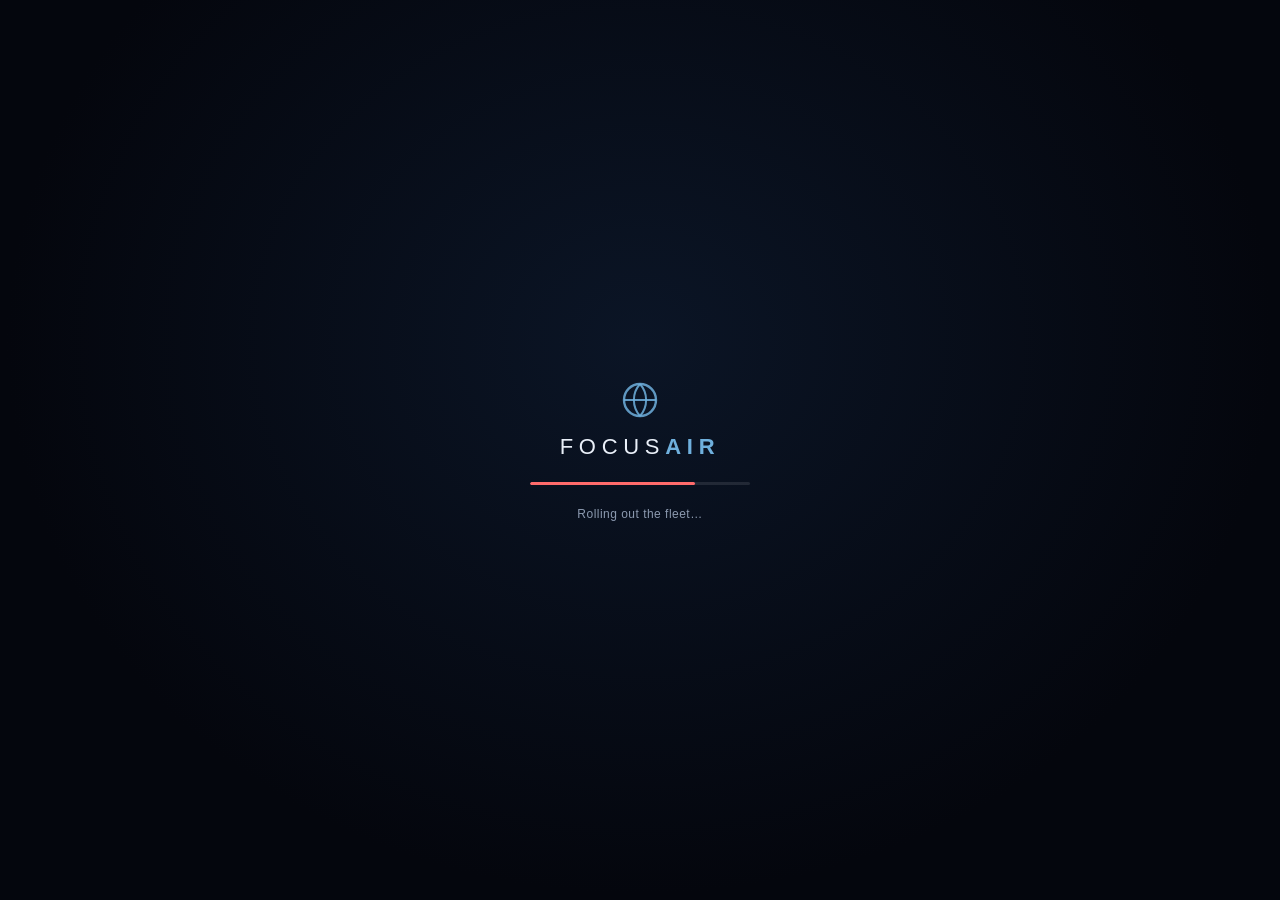
==== commit d98fa00c: "OSM globe, cabin window view, redesigned boarding, lock-on-select - tiles.js/main.js/globe.js: the g" ====
--- a/index.html
+++ b/index.html
@@ -148,7 +148,7 @@
     <span id="fps">— fps</span>
   </div>
 
-  <div id="tile-attrib" hidden>Imagery © Esri, Maxar, Earthstar Geographics</div>
+  <div id="tile-attrib" hidden>© OpenStreetMap contributors</div>
 
   <!-- bottom center: flight dashboard -->
   <div id="info-panel" class="glass" hidden>
--- a/css/style.css
+++ b/css/style.css
@@ -529,22 +529,37 @@
   font-size: 10px; text-transform: uppercase; letter-spacing: 0.12em;
   color: var(--muted); margin: 15px 0 8px;
 }
-.seat-map { display: flex; flex-direction: column; gap: 5px; margin-bottom: 14px; max-height: 208px; overflow-y: auto; padding-right: 4px; }
-.seat-row { display: flex; align-items: center; gap: 4px; }
+/* seat map drawn inside a plane fuselage: nose cone up top, seats down the body */
+.cabin-map { margin: 2px 0 14px; }
+.cabin-nose { line-height: 0; display: flex; justify-content: center; }
+.cabin-nose svg { width: 234px; max-width: 100%; height: 58px; display: block; }
+.cabin-body {
+  width: 234px; max-width: 100%; margin: 0 auto; box-sizing: border-box;
+  padding: 9px 12px 12px;
+  background: linear-gradient(180deg, #15181e, #0d0f14);
+  border: 1px solid rgba(255, 255, 255, 0.05); border-top: none;
+  border-radius: 0 0 18px 18px;
+  box-shadow: inset 0 0 34px rgba(0, 0, 0, 0.55);
+}
+.cabin-cols { display: flex; justify-content: center; gap: 4px; margin-bottom: 7px; }
+.cabin-cols span {
+  width: 26px; text-align: center; font-size: 9.5px; font-weight: 700;
+  letter-spacing: 0.06em; color: var(--muted);
+}
+.seat-map { display: flex; flex-direction: column; gap: 5px; max-height: 214px; overflow-y: auto; }
+.seat-row { display: flex; align-items: center; justify-content: center; gap: 4px; }
+.seat-group { display: flex; gap: 4px; }
 .seat-rownum {
-  width: 20px; font-size: 10px; color: var(--muted);
-  font-variant-numeric: tabular-nums; flex: none;
-}
-.seat-group { display: flex; gap: 4px; }
-.seat-aisle { width: 14px; flex: none; }
+  width: 26px; text-align: center; font-size: 9.5px; color: rgba(255, 255, 255, 0.34);
+  font-variant-numeric: tabular-nums; font-weight: 600; flex: none;
+}
 .seat {
-  width: 23px; height: 23px; border-radius: 6px 6px 3px 3px;
-  background: rgba(255, 255, 255, 0.09);
-  border: 1px solid var(--stroke);
-  transition: background 0.12s ease, transform 0.12s ease;
-}
-.seat:not(.is-occ):hover { background: rgba(55, 198, 255, 0.32); transform: translateY(-1px); }
-.seat.is-occ { background: rgba(255, 255, 255, 0.025); border-color: transparent; cursor: not-allowed; }
+  width: 26px; height: 25px; border-radius: 7px; flex: none;
+  background: #262c35; border: 1px solid rgba(255, 255, 255, 0.07);
+  cursor: pointer; transition: background 0.12s ease, transform 0.12s ease, box-shadow 0.12s ease;
+}
+.seat:not(.is-occ):hover { background: rgba(55, 198, 255, 0.34); transform: translateY(-1px); }
+.seat.is-occ { background: #14171d; border-color: transparent; cursor: not-allowed; }
 .seat.is-sel { background: var(--accent); border-color: var(--accent); box-shadow: 0 0 10px rgba(55, 198, 255, 0.6); }
 .boarding-card .btn--primary { width: 100%; }
 
@@ -588,6 +603,17 @@
 .dash-head { display: flex; align-items: center; justify-content: space-between; gap: 8px; }
 .dash-route { font-size: 13.5px; font-weight: 680; }
 .dash-exit { padding: 4px 10px; font-size: 11px; }
+.dash-leg {
+  display: flex; align-items: center; flex-wrap: wrap; gap: 4px 7px;
+  margin-top: 7px; font-size: 11.5px; font-weight: 660; color: var(--accent);
+}
+.dash-leg .leg-count {
+  font-size: 9.5px; font-weight: 700; letter-spacing: 0.08em; text-transform: uppercase;
+  color: var(--muted); background: rgba(255, 255, 255, 0.06);
+  border: 1px solid var(--stroke); border-radius: 20px; padding: 3px 8px;
+}
+.dash-leg .leg-arrow { color: var(--muted); }
+.dash-leg[hidden] { display: none; }
 .dash-bar {
   height: 4px; border-radius: 4px; margin: 10px 0 12px;
   background: rgba(255, 255, 255, 0.1); overflow: hidden;
@@ -672,15 +698,17 @@
   padding: 5px 13px; font-size: 11px; font-weight: 600; letter-spacing: 0.06em;
   color: var(--ink); border-radius: 20px; pointer-events: none;
 }
-.cabin-exit {
-  position: absolute; left: 18px; top: 18px; z-index: 4;
+.cabin-exit, .cabin-look {
+  position: absolute; left: 18px; z-index: 4;
   display: inline-flex; align-items: center; gap: 7px;
   padding: 8px 14px; font: inherit; font-size: 12.5px; font-weight: 600;
   color: var(--ink); border-radius: 22px; cursor: pointer;
   transition: background 0.15s ease, transform 0.15s ease;
 }
-.cabin-exit svg { color: var(--accent); flex: none; }
-.cabin-exit:hover { background: var(--glass-strong); transform: translateY(-1px); }
+.cabin-exit { top: 18px; }
+.cabin-look { top: 60px; }
+.cabin-exit svg, .cabin-look svg { color: var(--accent); flex: none; }
+.cabin-exit:hover, .cabin-look:hover { background: var(--glass-strong); transform: translateY(-1px); }
 
 /* ---------- membership ---------- */
 .mem-chip {
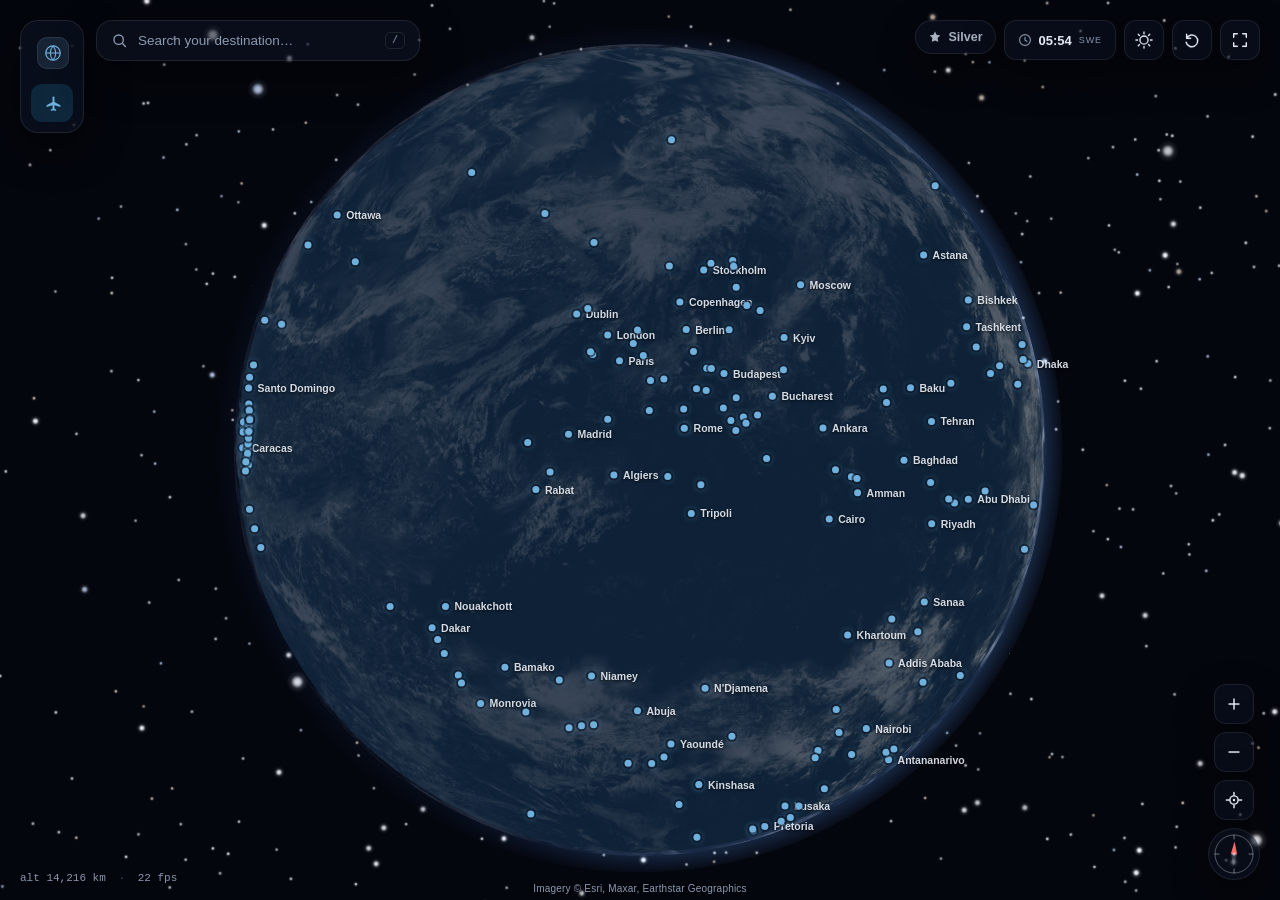
==== commit abc8b490: "Integrate the 2D airport game as a pre-flight minigame + layover pitstop Copies the airport walk-to-" ====
--- a/index.html
+++ b/index.html
@@ -148,7 +148,7 @@
     <span id="fps">— fps</span>
   </div>
 
-  <div id="tile-attrib" hidden>© OpenStreetMap contributors</div>
+  <div id="tile-attrib" hidden>Imagery © Esri, Maxar, Earthstar Geographics</div>
 
   <!-- bottom center: flight dashboard -->
   <div id="info-panel" class="glass" hidden>
@@ -162,6 +162,7 @@
   <div id="board-queue" hidden></div>
   <div id="sim-dash" class="glass" hidden></div>
   <div id="cabin-view" hidden aria-hidden="true"></div>
+  <div id="airport-game" hidden aria-hidden="true"><iframe id="airport-frame" title="Airport minigame"></iframe></div>
   <div id="toast" class="glass" hidden></div>
 
   <script src="vendor/gsap/gsap.min.js"></script>
--- a/css/style.css
+++ b/css/style.css
@@ -562,6 +562,26 @@
 .seat.is-occ { background: #14171d; border-color: transparent; cursor: not-allowed; }
 .seat.is-sel { background: var(--accent); border-color: var(--accent); box-shadow: 0 0 10px rgba(55, 198, 255, 0.6); }
 .boarding-card .btn--primary { width: 100%; }
+.bp-simair {
+  display: flex; align-items: center; gap: 9px; width: 100%;
+  padding: 9px 12px; margin: 0 0 10px; border-radius: 11px;
+  background: rgba(255, 255, 255, 0.05); border: 1px solid var(--stroke);
+  color: var(--ink); font-size: 12.5px; font-weight: 620; cursor: pointer;
+  transition: background 0.15s ease, border-color 0.15s ease;
+}
+.bp-simair:hover { background: rgba(255, 255, 255, 0.09); }
+.bp-simair.is-on { border-color: rgba(111, 176, 221, 0.5); background: rgba(111, 176, 221, 0.1); }
+.simair-check {
+  width: 34px; height: 18px; border-radius: 20px; flex: none; position: relative;
+  background: rgba(255, 255, 255, 0.14); transition: background 0.18s ease;
+}
+.simair-check::after {
+  content: ''; position: absolute; top: 2px; left: 2px; width: 14px; height: 14px;
+  border-radius: 50%; background: #fff; transition: transform 0.18s ease;
+}
+.bp-simair.is-on .simair-check { background: var(--accent); }
+.bp-simair.is-on .simair-check::after { transform: translateX(16px); }
+.simair-hint { margin-left: auto; font-size: 10.5px; font-weight: 500; color: var(--muted); }
 
 /* boarding queue popup (Board -> gate -> takeoff), centered on screen */
 #board-queue {
@@ -710,6 +730,11 @@
 .cabin-exit svg, .cabin-look svg { color: var(--accent); flex: none; }
 .cabin-exit:hover, .cabin-look:hover { background: var(--glass-strong); transform: translateY(-1px); }
 
+/* 2D airport minigame (full-screen iframe overlay) */
+#airport-game { position: fixed; inset: 0; z-index: 7; background: #0e1014; }
+#airport-game[hidden] { display: none; }
+#airport-game iframe { position: absolute; inset: 0; width: 100%; height: 100%; border: 0; display: block; }
+
 /* ---------- membership ---------- */
 .mem-chip {
   display: inline-flex; align-items: center; gap: 6px; height: 34px; padding: 0 12px;
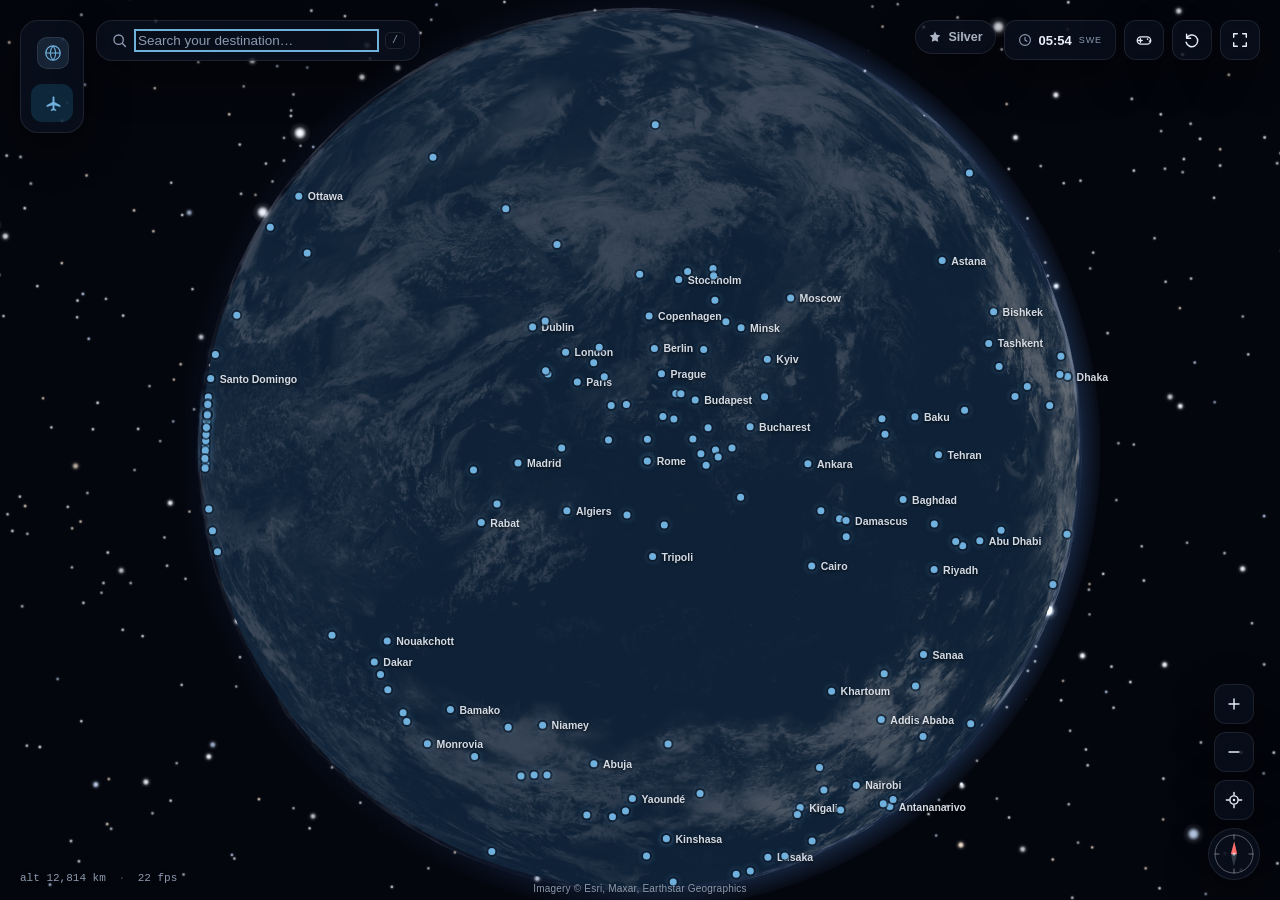
==== commit fc61edbb: "Replace the theme toggle with a 2D airport minigame on/off button The sun/glass-tone button is gone " ====
--- a/index.html
+++ b/index.html
@@ -104,8 +104,8 @@
       <span id="se-clock-time">--:--</span>
       <span class="clock-label">SWE</span>
     </div>
-    <button class="ctl" id="theme-btn" title="Glass tone">
-      <svg viewBox="0 0 20 20"><path class="sun" d="M10 5.5a4.5 4.5 0 1 0 0 9 4.5 4.5 0 0 0 0-9zM10 1v2M10 17v2M1 10h2M17 10h2M3.6 3.6l1.4 1.4M15 15l1.4 1.4M16.4 3.6 15 5M5 15l-1.4 1.4" fill="none" stroke="currentColor" stroke-width="1.5" stroke-linecap="round"/></svg>
+    <button class="ctl" id="game-toggle" title="2D airport minigame: off">
+      <svg viewBox="0 0 20 20"><rect x="2.5" y="6.5" width="15" height="8" rx="4" fill="none" stroke="currentColor" stroke-width="1.5"/><path d="M6 8.5v4M4 10.5h4" stroke="currentColor" stroke-width="1.5" stroke-linecap="round"/><circle cx="14" cy="9" r="1" fill="currentColor"/><circle cx="16.2" cy="11.2" r="1" fill="currentColor"/></svg>
     </button>
     <button class="ctl" id="reset-btn" title="Reset everything">
       <svg viewBox="0 0 20 20"><path d="M4 8a6.5 6.5 0 1 1-.5 4.5M4 3.5V8h4.5" fill="none" stroke="currentColor" stroke-width="1.6" stroke-linecap="round" stroke-linejoin="round"/></svg>
--- a/css/style.css
+++ b/css/style.css
@@ -18,16 +18,6 @@
   --mono: ui-monospace, 'SF Mono', SFMono-Regular, Menlo, Consolas, 'Liberation Mono', monospace;
   color-scheme: dark;
 }
-/* "light" is a lighter smoke glass - never white, always glass */
-html[data-theme='light'] {
-  --glass: rgba(82, 102, 134, 0.44);
-  --glass-strong: rgba(74, 92, 122, 0.8);
-  --stroke: rgba(255, 255, 255, 0.17);
-  --ink: #f3f7fd;
-  --muted: #bfcbde;
-  --shadow: 0 14px 40px rgba(4, 10, 22, 0.35);
-  color-scheme: dark;
-}
 
 * { margin: 0; padding: 0; box-sizing: border-box; }
 html, body { height: 100%; overflow: hidden; }
@@ -562,26 +552,6 @@
 .seat.is-occ { background: #14171d; border-color: transparent; cursor: not-allowed; }
 .seat.is-sel { background: var(--accent); border-color: var(--accent); box-shadow: 0 0 10px rgba(55, 198, 255, 0.6); }
 .boarding-card .btn--primary { width: 100%; }
-.bp-simair {
-  display: flex; align-items: center; gap: 9px; width: 100%;
-  padding: 9px 12px; margin: 0 0 10px; border-radius: 11px;
-  background: rgba(255, 255, 255, 0.05); border: 1px solid var(--stroke);
-  color: var(--ink); font-size: 12.5px; font-weight: 620; cursor: pointer;
-  transition: background 0.15s ease, border-color 0.15s ease;
-}
-.bp-simair:hover { background: rgba(255, 255, 255, 0.09); }
-.bp-simair.is-on { border-color: rgba(111, 176, 221, 0.5); background: rgba(111, 176, 221, 0.1); }
-.simair-check {
-  width: 34px; height: 18px; border-radius: 20px; flex: none; position: relative;
-  background: rgba(255, 255, 255, 0.14); transition: background 0.18s ease;
-}
-.simair-check::after {
-  content: ''; position: absolute; top: 2px; left: 2px; width: 14px; height: 14px;
-  border-radius: 50%; background: #fff; transition: transform 0.18s ease;
-}
-.bp-simair.is-on .simair-check { background: var(--accent); }
-.bp-simair.is-on .simair-check::after { transform: translateX(16px); }
-.simair-hint { margin-left: auto; font-size: 10.5px; font-weight: 500; color: var(--muted); }
 
 /* boarding queue popup (Board -> gate -> takeoff), centered on screen */
 #board-queue {
